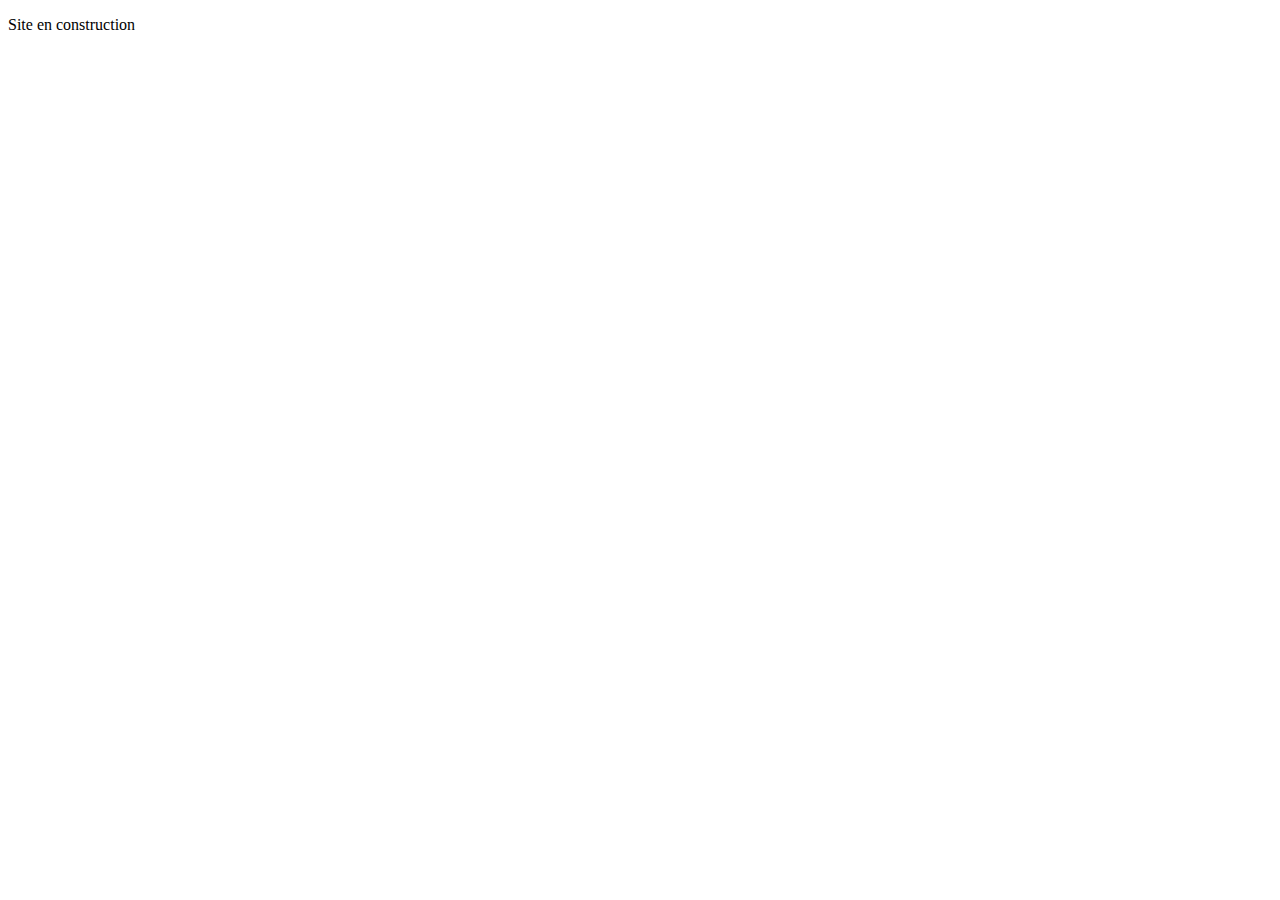
==== index.html @ f3d65633 "Add files via upload" ====
<!DOCTYPE html>
<html lang="en">
<head>
    <meta charset="UTF-8">
    <meta name="viewport" content="width=device-width, initial-scale=1.0">
    <title>Anaïs Bozon</title>
</head>
<body>
    <p>Site en construction</p>
</body>
</html>
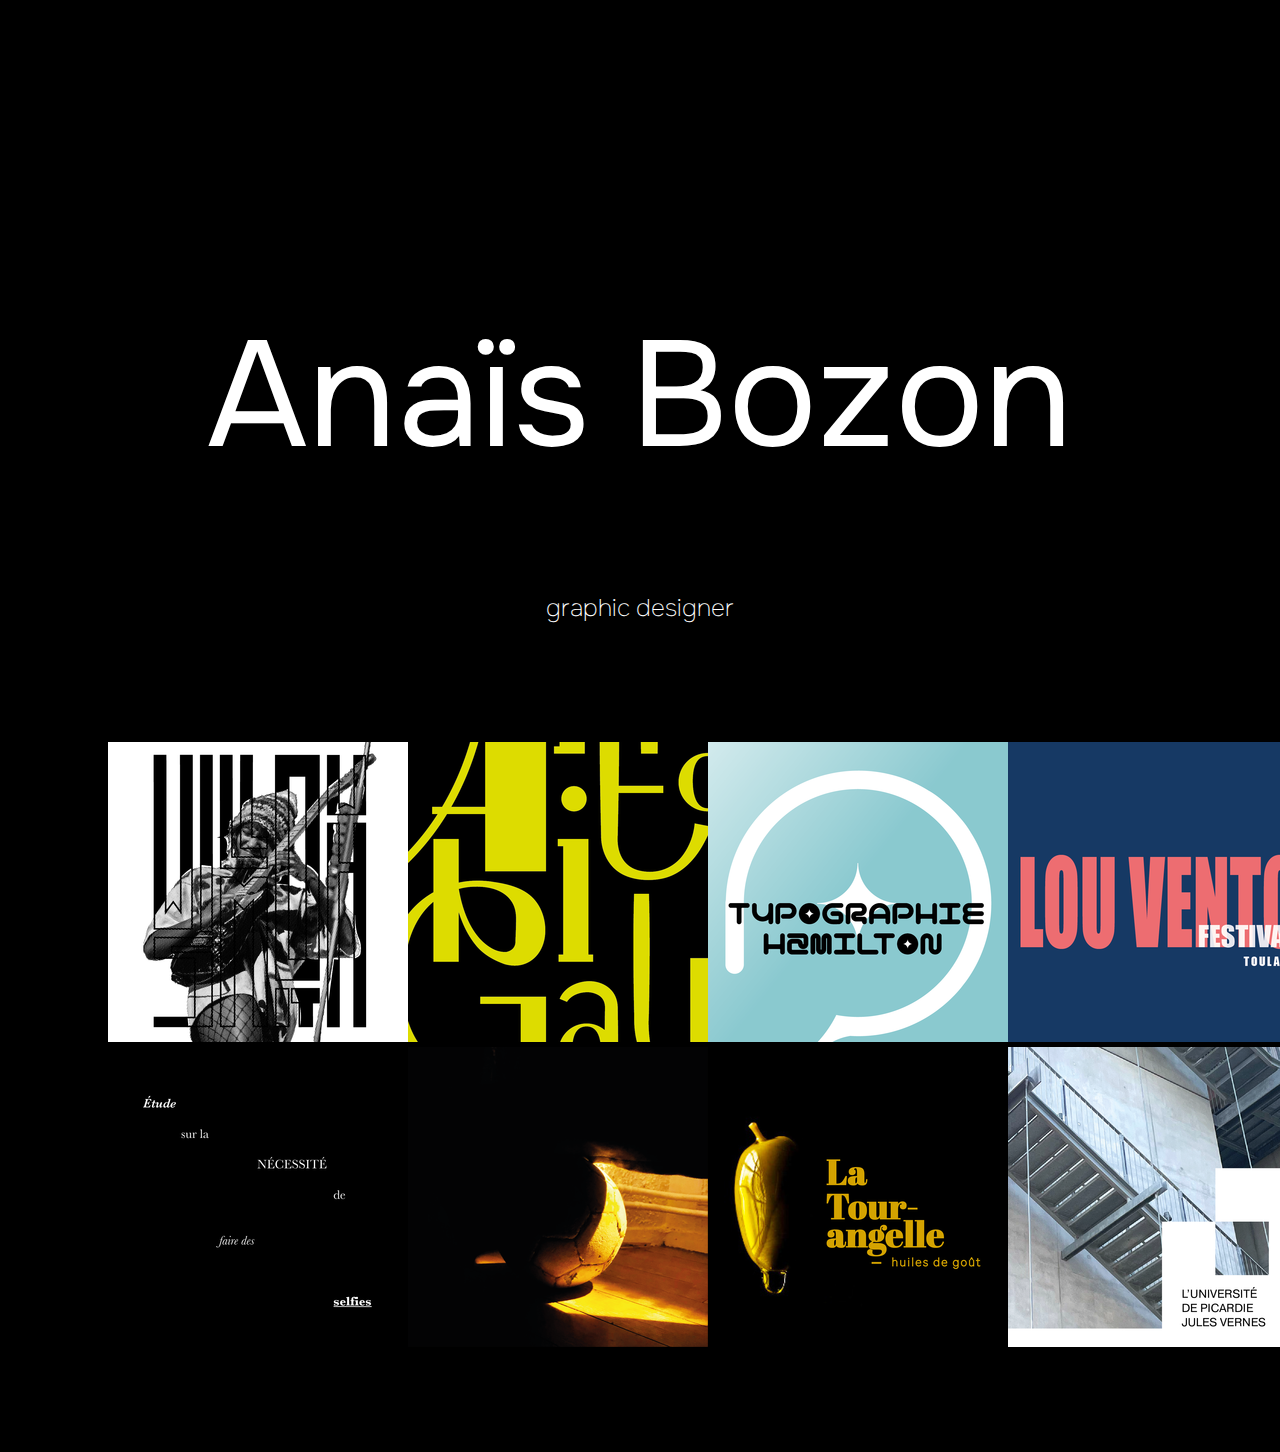
==== commit faf98e02: "Add files via upload" ====
--- a/index.html
+++ b/index.html
@@ -1,11 +1,32 @@
 <!DOCTYPE html>
-<html lang="en">
+<html lang="fr">
 <head>
     <meta charset="UTF-8">
     <meta name="viewport" content="width=device-width, initial-scale=1.0">
-    <title>Anaïs Bozon</title>
+    <title>Book</title>
+    <link rel="stylesheet" href="style.css">
+    <link rel="preconnect" href="https://fonts.googleapis.com">
+    <link rel="preconnect" href="https://fonts.gstatic.com" crossorigin>
+    <link href="https://fonts.googleapis.com/css2?family=Onest:wght@100;200;300;400;500;600;700;800;900&display=swap" rel="stylesheet">
 </head>
 <body>
-    <p>Site en construction</p>
+    <h1>Anaïs Bozon</h1>
+    <h2>graphic designer</h2>
+<header>
+<div class="grid">
+    <a href="Projet-Sérigraphie.html"><img src="images/somm-serigraphie.png" alt="Sérigraphie"></a>
+    <a href="Projet-Livre-d'Artiste.html"><img src="images/somm-gaudi.png" alt="Gaudi"></a>
+    <a href="Projet-Hamilton.html"><img src="images/somm-hamilton.png" alt="Hamilton"></a>
+    <a href="Projet-Louvento.html"><img src="images/somm-louvento.png" alt="Louvento"></a>
+    <a href="Projet-photo.html"><img src="images/somm-selfies.png" alt="Photo"></a>
+    <a href="Projet-triptyque-photographique.html"><img src="images/somm-magnification.png" alt="Triptyque"></a>
+    <a href="Projet-La-Tourangelle.html"><img src="images/somm-tourangelle.png" alt="Tourangelle"></a>
+    <a href="Projet-scènographie.html"><img src="images/somm-upj.png" alt="Upj"></a>
+</div> 
+
+
+</header>
+    
+    
 </body>
 </html>--- a/style.css
+++ b/style.css
@@ -0,0 +1,30 @@
+body{
+    background-color: black;
+    color: white;
+    font-family: 'Onest', sans-serif;
+}
+h1,h2{
+    text-align: center;
+}
+h1{
+    font-size: 150px;
+    margin-top: 300px;
+    font-weight: 400;
+}
+h2{
+    font-weight: 100;
+}
+header{
+    width: 20px;
+    height: 20px;
+}
+.grid{
+    justify-items: center;
+    display: grid;
+    grid-template-columns: repeat(4, 1fr);
+    padding: 100px;
+}
+p{
+    text-align: center;
+    margin-top: 100px;
+}
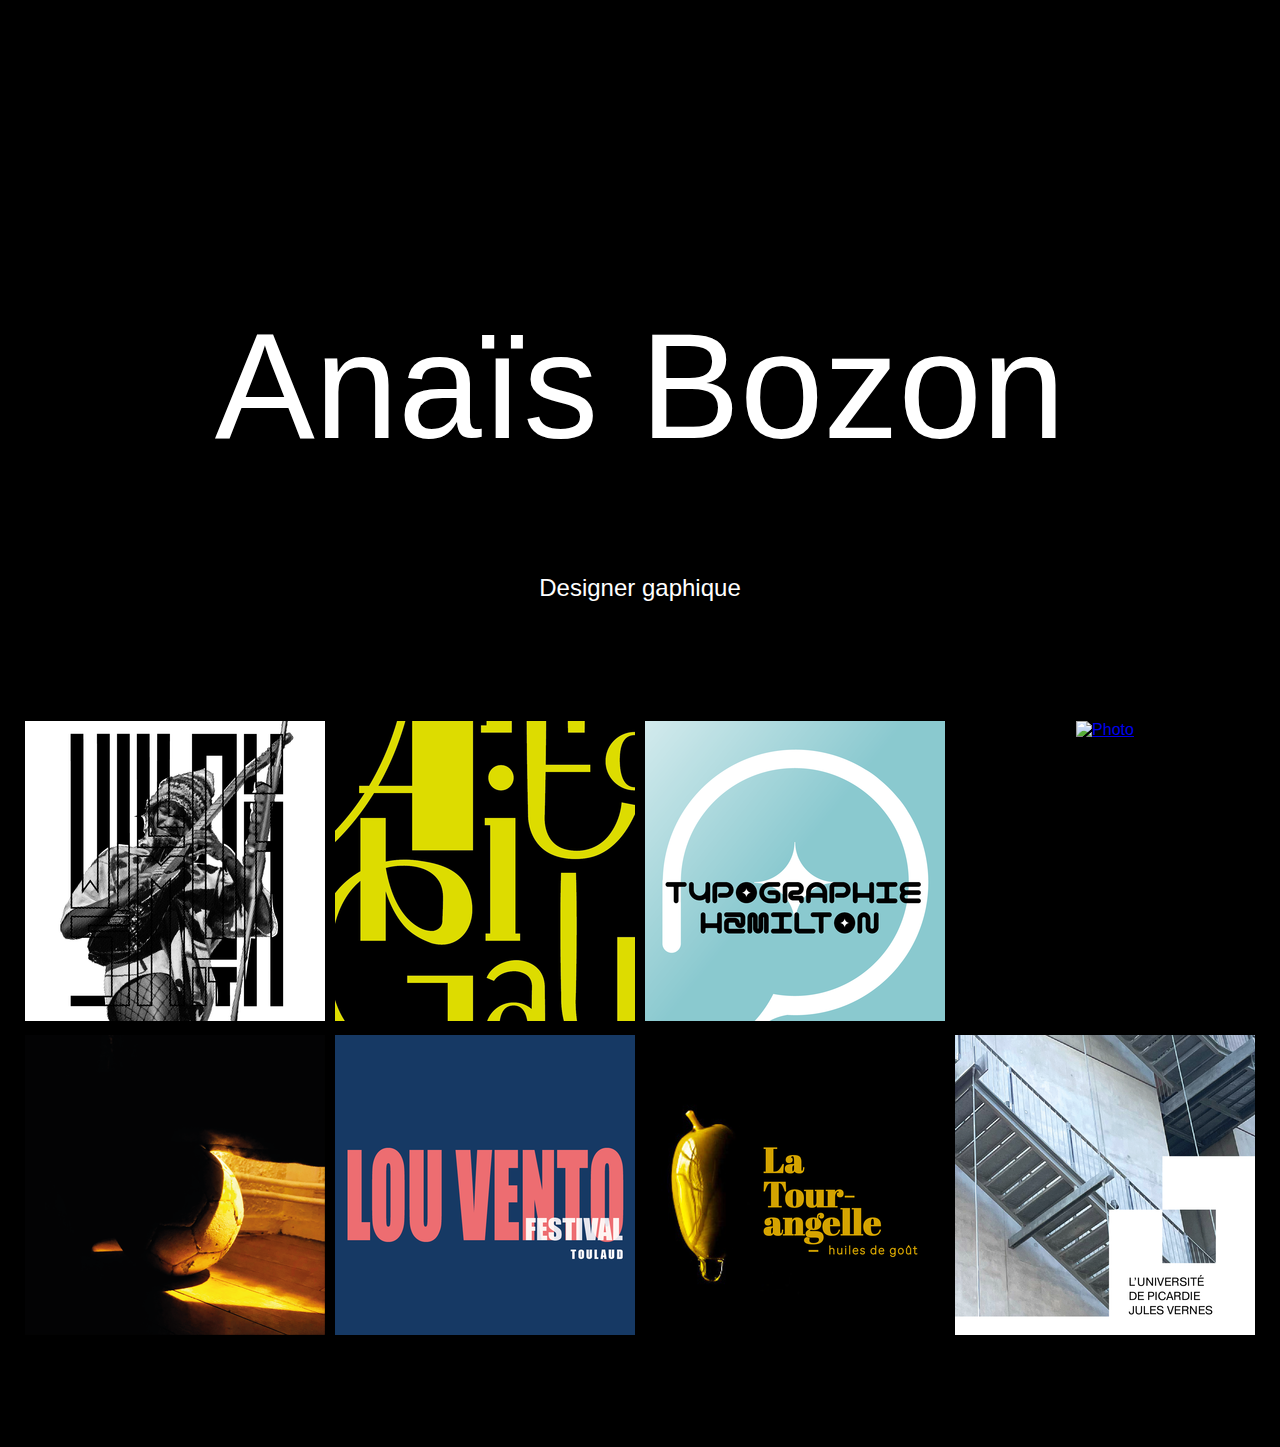
==== commit e59a99b7: "Add files via upload" ====
--- a/index.html
+++ b/index.html
@@ -9,24 +9,20 @@
     <link rel="preconnect" href="https://fonts.gstatic.com" crossorigin>
     <link href="https://fonts.googleapis.com/css2?family=Onest:wght@100;200;300;400;500;600;700;800;900&display=swap" rel="stylesheet">
 </head>
-<body>
+<body class="home">
     <h1>Anaïs Bozon</h1>
-    <h2>graphic designer</h2>
-<header>
+    <h2>Designer gaphique</h2>
 <div class="grid">
-    <a href="Projet-Sérigraphie.html"><img src="images/somm-serigraphie.png" alt="Sérigraphie"></a>
-    <a href="Projet-Livre-d'Artiste.html"><img src="images/somm-gaudi.png" alt="Gaudi"></a>
-    <a href="Projet-Hamilton.html"><img src="images/somm-hamilton.png" alt="Hamilton"></a>
-    <a href="Projet-Louvento.html"><img src="images/somm-louvento.png" alt="Louvento"></a>
-    <a href="Projet-photo.html"><img src="images/somm-selfies.png" alt="Photo"></a>
-    <a href="Projet-triptyque-photographique.html"><img src="images/somm-magnification.png" alt="Triptyque"></a>
-    <a href="Projet-La-Tourangelle.html"><img src="images/somm-tourangelle.png" alt="Tourangelle"></a>
-    <a href="Projet-scènographie.html"><img src="images/somm-upj.png" alt="Upj"></a>
+    <a href="projet-sérigraphie.html"><img src="images/somm-serigraphie.png" alt="Sérigraphie"></a>
+    <a href="projet-livre-dartiste.html"><img src="images/somm-gaudi.png" alt="Gaudi"></a>
+    <a href="projet-hamilton.html"><img src="images/somm-hamilton.png" alt="Hamilton"></a>
+    <a href="projet-photo.html"><img src="images/somm-trouble.png" alt="Photo"></a>
+    <a href="projet-triptyque-photographique.html"><img src="images/somm-magnification.png" alt="Triptyque"></a>
+    <a href="projet-Louvento.html"><img src="images/somm-louvento.png" alt="Louvento"></a>
+    <a href="projet-La-Tourangelle.html"><img src="images/somm-tourangelle.png" alt="Tourangelle"></a>
+    <a href="projet-scènographie.html"><img src="images/somm-upj.png" alt="Upj"></a>
 </div> 
 
-
-</header>
-    
     
 </body>
 </html>--- a/style.css
+++ b/style.css
@@ -1,8 +1,17 @@
 body{
+    font-family: ’Onest’, sans-serif;
+}
+
+img{
+    max-width: 100%;
+    height: auto;
+}
+
+.home{
     background-color: black;
     color: white;
-    font-family: 'Onest', sans-serif;
 }
+
 h1,h2{
     text-align: center;
 }
@@ -21,10 +30,82 @@
 .grid{
     justify-items: center;
     display: grid;
-    grid-template-columns: repeat(4, 1fr);
+    grid-template-columns: repeat(4, 300px);
+    justify-content: center;
     padding: 100px;
+    gap: 10px;
 }
 p{
     text-align: center;
     margin-top: 100px;
+    margin-bottom: 100px;
 }
+
+.grid-4{
+    display: grid;
+    grid-template-columns: 1fr 1fr 1fr 1fr;
+    justify-content: center;
+    justify-items: center;
+}
+
+.images-larges{
+    text-align: center;
+    margin-top: 100px;
+    margin-bottom: 100px;
+}
+.grid-triptyque{
+    display: grid;
+    grid-template-columns: 1fr 1fr 1fr ;
+    justify-content: center;
+    justify-items: center;
+    margin: 50px;
+    gap: 10px;
+}
+
+.grid-2{
+    display: grid;
+    grid-template-columns: 1fr 1fr ;
+    justify-content: center;
+    justify-items: center;
+    gap: 10px;
+
+
+}
+.site{
+
+}
+.grid-tourangelle{
+    display: grid;
+    grid-template-columns: 1fr 1fr 1fr ;
+    justify-content: center;
+    justify-items: center;
+    margin: 50px;
+    gap: 50px;
+
+}
+.text{
+    margin-top: 20px;
+    margin-bottom: 20px;
+}
+.recherche{
+    text-align: center;
+    margin-top: 100px;
+    margin-bottom: 100px;
+    gap: 100%;
+}
+.grid-sceno{
+    display: grid;
+    grid-template-columns: 1fr 1fr ;
+    justify-content: center;
+    justify-items: center;
+    margin: 50px;
+    gap: 10px;
+}
+.lou{
+    text-align: center;
+    width: 30%;
+    height: 30%;
+    
+    justify-content: center;
+    justify-items: center;
+}